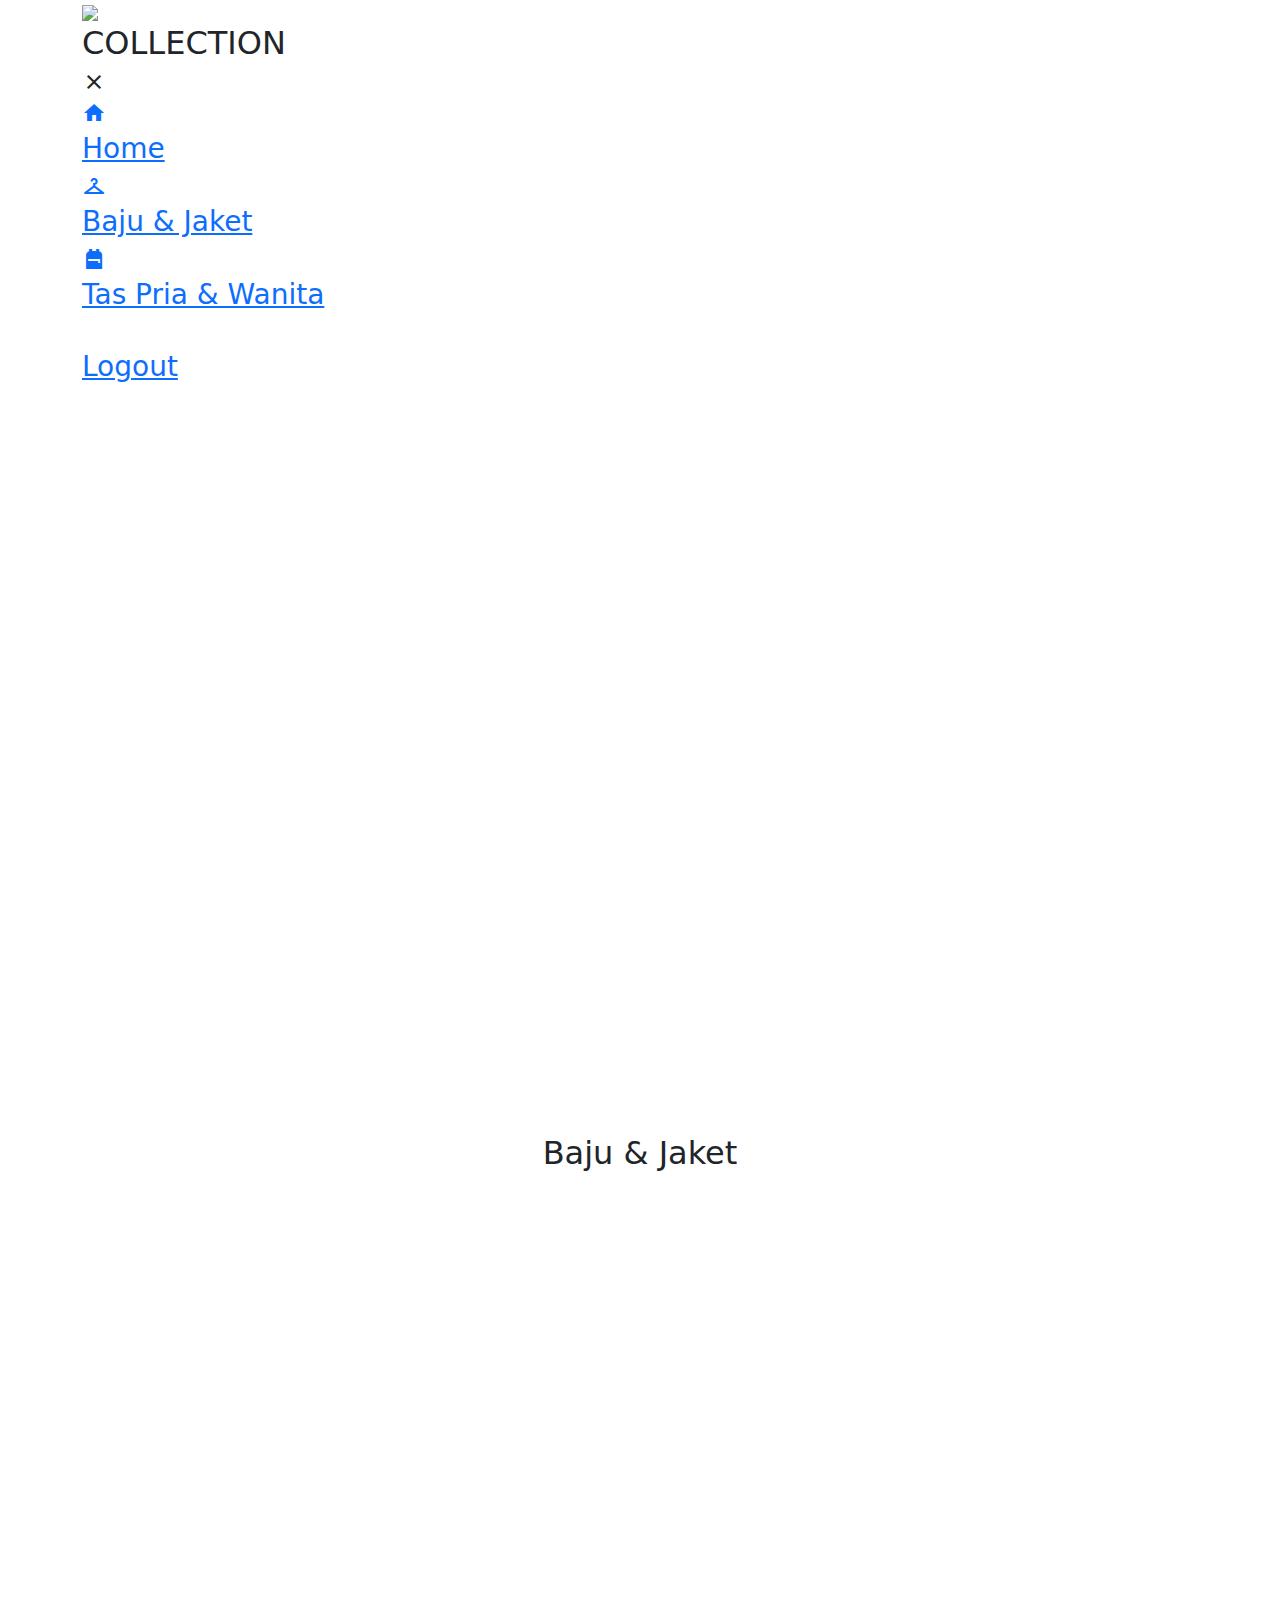
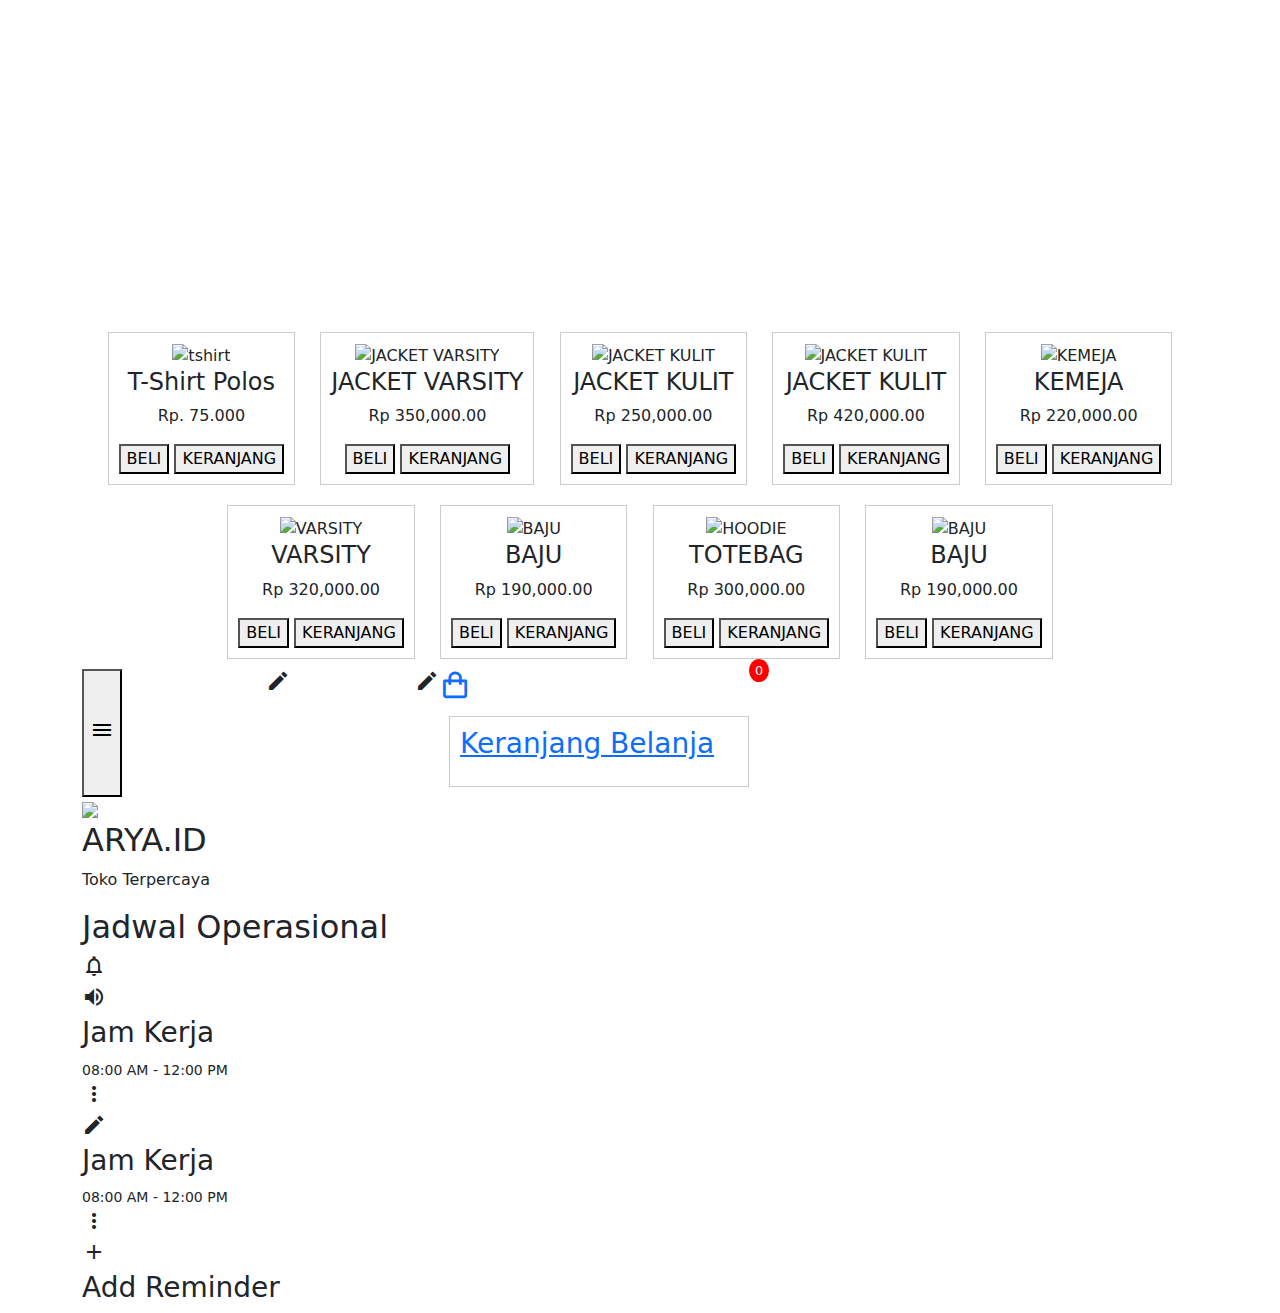
==== clothes.html @ 85468fdc "Add files via upload" ====
<!DOCTYPE html>
<html lang="en">

<head>
<style>
    .recent-orders {
        text-align: center;
        margin-top: 750px; /* Sesuaikan dengan jumlah margin atas yang diinginkan */
    }

    .recent-orders h1 {
        font-size: 2.5em;
        margin-top: 250px; /* Sesuaikan dengan jumlah margin atas yang diinginkan */
    }
    .recent-orders h1 span{
        color : green;
    }
    .recent-orders h3{
        font-size : 1.5rem;
        margin-top: 100px;
    }

    .katalog-item {
            border: 1px solid #ccc;
            padding: 10px;
            margin: 10px;
            display: inline-block;
            vertical-align: top;
        }

        .keranjang-belanja {
            border: 1px solid #ccc;
            padding: 10px;
            margin: 10px;
            width: 300px;
        }

        .cart-icon-wrapper  {
            position: relative;
            display: inline-block;
        }
        .cart-icon-wrapper .bx-shopping-bag {
            font-size: 2em; /* Ukuran ikon yang diperbesar */
            transition: transform 0.3s ease; /* Transisi smooth saat diperbesar */
        }

       .cart-icon-wrapper:hover .bx-shopping-bag {
            transform: scale(1.2); /* Memperbesar ikon saat kursor di atasnya */
        }

        .cart-item-count {
            position: absolute;
            top: -10px;
            right: -10px;
            background: red;
            color: white;
            border-radius: 50%;
            padding: 2px 6px;
            font-size: 0.8rem
        }

    /* Aturan CSS lainnya tetap sama */
</style>

    <meta charset="UTF-8">
    <meta name="viewport" content="width=device-width, initial-scale=1.0">
    <link href="https://fonts.googleapis.com/icon?family=Material+Icons+Sharp" rel="stylesheet">
    <link href="https://cdn.jsdelivr.net/npm/bootstrap@5.3.0/dist/css/bootstrap.min.css" rel="stylesheet">
    <link href='https://unpkg.com/boxicons@2.1.4/css/boxicons.min.css' rel='stylesheet'>
    <link rel="stylesheet" href="CSS/css.css">
    <title>Ecommerce Website - Shoping.ID</title>
</head>

<body>

    <div class="container">
        <!-- Sidebar Section -->
        <aside>
            <div class="toggle">
                <div class="logo">
                    <img src="foto/pra.png">
                    <h2><span class="danger">COLLECTION</span></h2>
                </div>
                <div class="close" id="close-btn">
                    <span class="material-icons-sharp">
                        close
                    </span>
                </div>
            </div>

            <div class="sidebar">
                <a href="home.html">
                    <span class="material-icons-sharp">
                        home
                    </span>
                    <h3>Home</h3>
                </a>
                <a href="clothes.html">
                    <span class="material-icons-sharp">
                        checkroom
                    </span>
                    <h3>Baju & Jaket</h3>
                </a>
                <a href="tas.html">
                    <span class="material-icons-sharp">
                       backpack
                    </span>
                    <h3>Tas Pria & Wanita</h3>
                </a>
                <a href="log.html">
                    <span class="material-icons-sharp">
                        logout
                    </span>
                    <h3>Logout</h3>
                </a>
            </div>
        </aside>
        <!-- End of Sidebar Section -->

        <!-- Main Content -->
        <main>
            <div class="recent-orders">
                <h2 class="">Baju & Jaket</h2>
            </div>
            <div class="recent-orders">
                <div class="katalog">
                    <div class="katalog-item">
                        <img src="foto/baju.jpg" alt="tshirt">
                        <h4>T-Shirt Polos</h4>
                        <p>Rp. 75.000</p>
                        <button>BELI</button>
                        <button class="tambah-ke-keranjang">KERANJANG</button>
                    </div>
                    <div class="katalog-item">
                        <img src="foto/jaket varsity.jpg" alt="JACKET VARSITY">
                        <h4>JACKET VARSITY</h4>
                        <p>Rp 350,000.00</p>
                        <button>BELI</button>
                        <button class="tambah-ke-keranjang">KERANJANG</button>
                    </div>
                    <div class="katalog-item">
                        <img src="foto/jacket.jpg" alt="JACKET KULIT">
                        <h4>JACKET KULIT</h4>
                        <p>Rp 250,000.00</p>
                        <button>BELI</button>
                        <button class="tambah-ke-keranjang">KERANJANG</button>
                    </div>
                    <div class="katalog-item">
                        <img src="foto/jaket.jpg" alt="JACKET KULIT">
                        <h4>JACKET KULIT </h4>
                        <p>Rp 420,000.00</p>
                        <button>BELI</button>
                        <button class="tambah-ke-keranjang">KERANJANG</button>
                    </div>
                    <div class="katalog-item">
                        <img src="foto/kemeja.jpg" alt="KEMEJA">
                        <h4>KEMEJA</h4>
                        <p>Rp 220,000.00</p>
                        <button>BELI</button>
                        <button class="tambah-ke-keranjang">KERANJANG</button>
                    </div>
                    <div class="katalog-item">
                        <img src="foto/farsyty.jpg" alt="VARSITY">
                        <h4>VARSITY</h4>
                        <p>Rp 320,000.00</p>
                        <button>BELI</button>
                        <button class="tambah-ke-keranjang">KERANJANG</button>
                    </div>
                    <div class="katalog-item">
                        <img src="foto/baju2.jpg" alt="BAJU">
                        <h4>BAJU</h4>
                        <p>Rp 190,000.00</p>
                        <button>BELI</button>
                        <button class="tambah-ke-keranjang">KERANJANG</button>
                    </div>
                    <div class="katalog-item">
                        <img src="foto/hoodie.jpg" alt="HOODIE">
                        <h4>TOTEBAG</h4>
                        <p>Rp 300,000.00</p>
                        <button>BELI</button>
                        <button class="tambah-ke-keranjang">KERANJANG</button>
                    </div>
                    <div class="katalog-item">
                        <img src="foto/baju3.jpg" alt="BAJU">
                        <h4>BAJU</h4>
                        <p>Rp 190,000.00</p>
                        <button>BELI</button>
                        <button class="tambah-ke-keranjang">KERANJANG</button>
                    </div>
                </div>
            </div>
            <!-- End of Recent Orders -->

        </main>
        <!-- End of Main Content -->

        <!-- Right Section -->
        <div class="right-section">
            <div class="nav">
                <button id="menu-btn">
                    <span class="material-icons-sharp">
                        menu
                    </span>
                </button>

                <div class="dark-mode">
                    <span class="material-icons-sharp active">
                        light_mode
                    </span>
                    <span class="material-icons-sharp">
                        dark_mode
                    </span>
                </div>

                <a href="admin.html" class="cart-icon-wrapper">
                    <i class='bx bx-shopping-bag' id="cart-icon"></i>
                    <span id="cart-item-count" class="cart-item-count">0</span>
                    <div class="keranjang-belanja" id="keranjang-belanja">
                        <h3>Keranjang Belanja</h3>
                        <ul id="item-keranjang">
                            <!-- Item keranjang akan ditambahkan di sini -->
                        </ul>
                    </div>
                </a>

            </div>
            <!-- End of Nav -->

            <div class="user-profile">
                <div class="logo">
                    <img src="foto/pra.jpg">
                    <h2>ARYA.<span>ID</span></h2>
                    <p>Toko Terpercaya</p>
                </div>
            </div>

            <div class="reminders">
                <div class="header">
                    <h2>Jadwal Operasional</h2>
                    <span class="material-icons-sharp">
                        notifications_none
                    </span>
                </div>

                <div class="notification">
                    <div class="icon">
                        <span class="material-icons-sharp">
                            volume_up
                        </span>
                    </div>
                    <div class="content">
                        <div class="info">
                            <h3>Jam Kerja</h3>
                            <small class="text_muted">
                                08:00 AM - 12:00 PM
                            </small>
                        </div>
                        <span class="material-icons-sharp">
                            more_vert
                        </span>
                    </div>
                </div>

                <div class="notification deactive">
                    <div class="icon">
                        <span class="material-icons-sharp">
                            edit
                        </span>
                    </div>
                    <div class="content">
                        <div class="info">
                            <h3>Jam Kerja</h3>
                            <small class="text_muted">
                                08:00 AM - 12:00 PM
                            </small>
                        </div>
                        <span class="material-icons-sharp">
                            more_vert
                        </span>
                    </div>
                </div>

                <div class="notification add-reminder">
                    <div>
                        <span class="material-icons-sharp">
                            add
                        </span>
                        <h3>Add Reminder</h3>
                    </div>
                </div>

            </div>

        </div>

    </div>

    <script src="cart.js"></script>
    <script src="beli.js"></script>
    <script src="gelap-terang.js"></script>
</body>

</html>
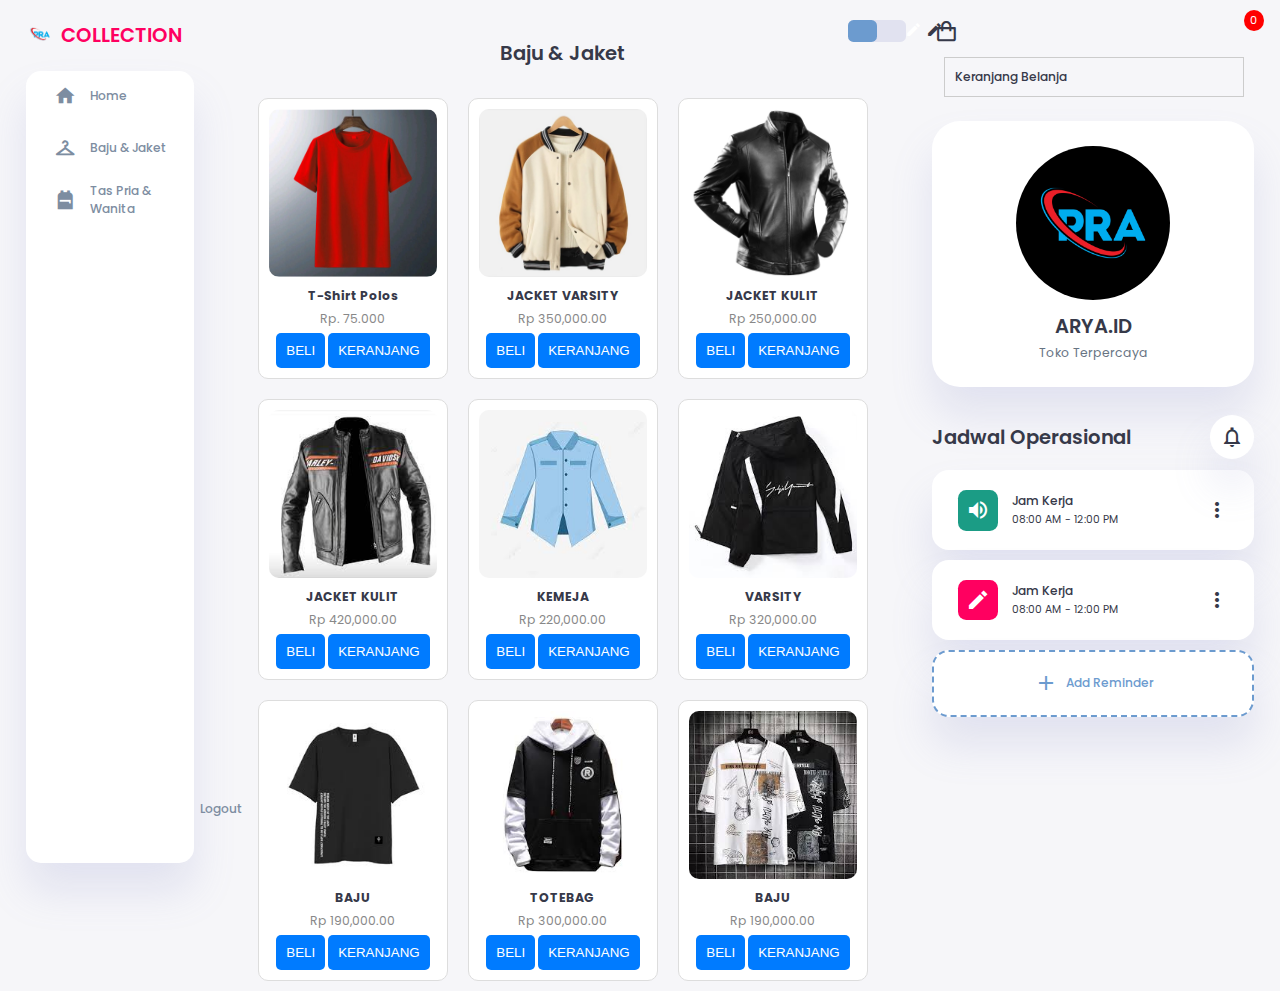
==== commit 1397cdd3: "Update clothes.html" ====
--- a/clothes.html
+++ b/clothes.html
@@ -66,7 +66,6 @@
     <meta charset="UTF-8">
     <meta name="viewport" content="width=device-width, initial-scale=1.0">
     <link href="https://fonts.googleapis.com/icon?family=Material+Icons+Sharp" rel="stylesheet">
-    <link href="https://cdn.jsdelivr.net/npm/bootstrap@5.3.0/dist/css/bootstrap.min.css" rel="stylesheet">
     <link href='https://unpkg.com/boxicons@2.1.4/css/boxicons.min.css' rel='stylesheet'>
     <link rel="stylesheet" href="CSS/css.css">
     <title>Ecommerce Website - Shoping.ID</title>
--- a/CSS/css.css
+++ b/CSS/css.css
@@ -0,0 +1,745 @@
+@import url('https://fonts.googleapis.com/css2?family=Poppins:wght@300;400;500;600;700;800&display=swap');
+
+:root{
+    --color-primary: #6C9BCF;
+    --color-danger: #FF0060;
+    --color-success: #1B9C85;
+    --color-warning: #F7D060;
+    --color-white: #fff;
+    --color-info-dark: #7d8da1;
+    --color-dark: #363949;
+    --color-light: rgba(132, 139, 200, 0.18);
+    --color-dark-variant: #677483;
+    --color-background: #f6f6f9;
+
+    --card-border-radius: 2rem;
+    --border-radius-1: 0.4rem;
+    --border-radius-2: 1.2rem;
+
+    --card-padding: 1.8rem;
+    --padding-1: 1.2rem;
+
+    --box-shadow: 0 2rem 3rem var(--color-light);
+}
+
+.dark-mode-variables{
+    --color-background: #181a1e;
+    --color-white: #202528;
+    --color-dark: #edeffd;
+    --color-dark-variant: #a3bdcc;
+    --color-light: rgba(0, 0, 0, 0.4);
+    --box-shadow: 0 2rem 3rem var(--color-light);
+}
+
+*{
+    margin: 0;
+    padding: 0;
+    outline: 0;
+    appearance: 0;
+    border: 0;
+    text-decoration: none;
+    box-sizing: border-box;
+}
+
+html{
+    font-size: 14px;
+}
+
+body{
+    width: 100vw;
+    height: 100vh;
+    font-family: 'Poppins', sans-serif;
+    font-size: 0.88rem;
+    user-select: none;
+    overflow-x: hidden;
+    color: var(--color-dark);
+    background-color: var(--color-background);
+}
+
+a{
+    color: var(--color-dark);
+}
+
+img{
+    display: block;
+    width: 100%;
+    object-fit: cover;
+}
+
+h1{
+    font-weight: 800;
+    font-size: 1.8rem;
+}
+
+h2{
+    font-weight: 600;
+    font-size: 1.4rem;
+}
+
+h3{
+    font-weight: 500;
+    font-size: 0.87rem;
+}
+
+small{
+    font-size: 0.76rem;
+}
+
+p{
+    color: var(--color-dark-variant);
+}
+
+b{
+    color: var(--color-dark);
+}
+
+.text-muted{
+    color: var(--color-info-dark);
+}
+
+.primary{
+    color: var(--color-primary);
+}
+
+.danger{
+    color: var(--color-danger);
+}
+
+.success{
+    color: var(--color-success);
+}
+
+.warning{
+    color: var(--color-warning);
+}
+
+.container{
+    display: grid;
+    width: 96%;
+    margin: 0 auto;
+    gap: 1.8rem;
+    grid-template-columns: 12rem auto 23rem;
+}
+
+aside{
+    height: 100vh;
+}
+
+aside .toggle{
+    display: flex;
+    align-items: center;
+    justify-content: space-between;
+    margin-top: 1.4rem;
+}
+
+aside .toggle .logo{
+    display: flex;
+    gap: 0.5rem;
+}
+
+aside .toggle .logo img{
+    width: 2rem;
+    height: 2rem;
+}
+
+aside .toggle .close{
+    padding-right: 1rem;
+    display: none;
+}
+
+aside .sidebar{
+    display: flex;
+    flex-direction: column;
+    background-color: var(--color-white);
+    box-shadow: var(--box-shadow);
+    border-radius: 15px;
+    height: 88vh;
+    position: relative;
+    top: 1.5rem;
+    transition: all 0.3s ease;
+}
+
+aside .sidebar:hover{
+    box-shadow: none;
+}
+
+aside .sidebar a{
+    display: flex;
+    align-items: center;
+    color: var(--color-info-dark);
+    height: 3.7rem;
+    gap: 1rem;
+    position: relative;
+    margin-left: 2rem;
+    transition: all 0.3s ease;
+}
+
+aside .sidebar a span{
+    font-size: 1.6rem;
+    transition: all 0.3s ease;
+}
+
+aside .sidebar a:last-child{
+    position: absolute;
+    bottom: 2rem;
+    width: 100%;
+}
+
+aside .sidebar a.active{
+    width: 100%;
+    color: var(--color-primary);
+    background-color: var(--color-light);
+    margin-left: 0;
+}
+
+aside .sidebar a.active::before{
+    content: '';
+    width: 6px;
+    height: 18px;
+    background-color: var(--color-primary);
+}
+
+aside .sidebar a.active span{
+    color: var(--color-primary);
+    margin-left: calc(1rem - 3px);
+}
+
+aside .sidebar a:hover{
+    color: var(--color-primary);
+}
+
+aside .sidebar a:hover span{
+    margin-left: 0.6rem;
+}
+
+
+main{
+    margin-top: 1.4rem;
+}
+
+main .analyse{
+    display: grid;
+    grid-template-columns: repeat(3, 1fr);
+    gap: 1.6rem;
+}
+
+main .analyse > div{
+    background-color: var(--color-white);
+    padding: var(--card-padding);
+    border-radius: var(--card-border-radius);
+    margin-top: 1rem;
+    box-shadow: var(--box-shadow);
+    cursor: pointer;
+    transition: all 0.3s ease;
+}
+
+main .analyse > div:hover{
+    box-shadow: none;
+}
+
+main .analyse > div .status{
+    display: flex;
+    align-items: center;
+    justify-content: space-between;
+}
+
+main .analyse h3{
+    margin-left: 0.6rem;
+    font-size: 1rem;
+}
+
+main .analyse .progresss{
+    position: relative;
+    width: 92px;
+    height: 92px;
+    border-radius: 50%;
+}
+
+main .analyse svg{
+    width: 7rem;
+    height: 7rem;
+}
+
+main .analyse svg circle{
+    fill: none;
+    stroke-width: 10;
+    stroke-linecap: round;
+    transform: translate(5px, 5px);
+}
+
+main .analyse .sales svg circle{
+    stroke: var(--color-success);
+    stroke-dashoffset: -30;
+    stroke-dasharray: 200;
+}
+
+main .analyse .visits svg circle{
+    stroke: var(--color-danger);
+    stroke-dashoffset: -30;
+    stroke-dasharray: 200;
+}
+
+main .analyse .searches svg circle{
+    stroke: var(--color-primary);
+    stroke-dashoffset: -30;
+    stroke-dasharray: 200;
+}
+
+main .analyse .progresss .percentage{
+    position: absolute;
+    top: -3px;
+    left: -1px;
+    display: flex;
+    align-items: center;
+    justify-content: center;
+    height: 100%;
+    width: 100%;
+}
+
+main .new-users{
+    margin-top: 1.3rem;
+}
+
+main .new-users .user-list{
+    background-color: var(--color-white);
+    padding: var(--card-padding);
+    border-radius: var(--card-border-radius);
+    margin-top: 1rem;
+    box-shadow: var(--box-shadow);
+    display: flex;
+    justify-content: space-around;
+    flex-wrap: wrap;
+    gap: 1.4rem;
+    cursor: pointer;
+    transition: all 0.3s ease;
+}
+
+main .new-users .user-list:hover{
+    box-shadow: none;
+}
+
+main .new-users .user-list .user{
+    display: flex;
+    flex-direction: column;
+    align-items: center;
+    justify-content: center;
+}
+
+main .new-users .user-list .user img{
+    width: 5rem;
+    height: 5rem;
+    margin-bottom: 0.4rem;
+    border-radius: 50%;
+}
+
+main .recent-orders{
+    margin-top: 1.3rem;
+}
+
+main .recent-orders h2{
+    margin-bottom: 0.8rem;
+}
+
+main .recent-orders table{
+    background-color: var(--color-white);
+    width: 100%;
+    padding: var(--card-padding);
+    text-align: center;
+    box-shadow: var(--box-shadow);
+    border-radius: var(--card-border-radius);
+    transition: all 0.3s ease;
+}
+
+main .recent-orders table:hover{
+    box-shadow: none;
+}
+
+main table tbody td{
+    height: 2.8rem;
+    border-bottom: 1px solid var(--color-light);
+    color: var(--color-dark-variant);
+}
+
+main table tbody tr:last-child td{
+    border: none;
+}
+
+main .recent-orders a{
+    text-align: center;
+    display: block;
+    margin: 1rem auto;
+    color: var(--color-primary);
+}
+
+.right-section{
+    margin-top: 1.4rem;
+}
+
+.right-section .nav{
+    display: flex;
+    justify-content: end;
+    gap: 2rem;
+}
+
+.right-section .nav button{
+    display: none;
+}
+
+.right-section .dark-mode{
+    background-color: var(--color-light);
+    display: flex;
+    justify-content: space-between;
+    align-items: center;
+    height: 1.6rem;
+    width: 4.2rem;
+    cursor: pointer;
+    border-radius: var(--border-radius-1);
+}
+
+.right-section .dark-mode span{
+    font-size: 1.2rem;
+    width: 50%;
+    height: 100%;
+    display: flex;
+    align-items: center;
+    justify-content: center;
+}
+
+.right-section .dark-mode span.active{
+    background-color: var(--color-primary);
+    color: white;
+    border-radius: var(--border-radius-1);
+}
+
+.right-section .nav .profile{
+    display: flex;
+    gap: 2rem;
+    text-align: right;
+}
+
+.right-section .nav .profile .profile-photo{
+    width: 2.8rem;
+    height: 2.8rem;
+    border-radius: 50%;
+    overflow: hidden;
+}
+
+.right-section .user-profile{
+    display: flex;
+    justify-content: center;
+    text-align: center;
+    margin-top: 1rem;
+    background-color: var(--color-white);
+    padding: var(--card-padding);
+    border-radius: var(--card-border-radius);
+    box-shadow: var(--box-shadow);
+    cursor: pointer;
+    transition: all 0.3s ease;
+}
+
+.right-section .user-profile:hover{
+    box-shadow: none;
+}
+
+.right-section .user-profile img{
+    width: 11rem;
+    height: auto;
+    margin-bottom: 0.8rem;
+    border-radius: 50%;
+}
+
+.right-section .user-profile h2{
+    margin-bottom: 0.2rem;
+}
+
+.right-section .reminders{
+    margin-top: 2rem;
+}
+
+.right-section .reminders .header{
+    display: flex;
+    align-items: center;
+    justify-content: space-between;
+    margin-bottom: 0.8rem;
+}
+
+.right-section .reminders .header span{
+    padding: 10px;
+    box-shadow: var(--box-shadow);
+    background-color: var(--color-white);
+    border-radius: 50%;
+}
+
+.right-section .reminders .notification{
+    background-color: var(--color-white);
+    display: flex;
+    align-items: center;
+    gap: 1rem;
+    margin-bottom: 0.7rem;
+    padding: 1.4rem var(--card-padding);
+    border-radius: var(--border-radius-2);
+    box-shadow: var(--box-shadow);
+    cursor: pointer;
+    transition: all 0.3s ease;
+}
+
+.right-section .reminders .notification:hover{
+    box-shadow: none;
+}
+
+.right-section .reminders .notification .content{
+    display: flex;
+    justify-content: space-between;
+    align-items: center;
+    margin: 0;
+    width: 100%;
+}
+
+.right-section .reminders .notification .icon{
+    padding: 0.6rem;
+    color: var(--color-white);
+    background-color: var(--color-success);
+    border-radius: 20%;
+    display: flex;
+}
+
+.right-section .reminders .notification.deactive .icon{
+    background-color: var(--color-danger);
+}
+
+.right-section .reminders .add-reminder{
+    background-color: var(--color-white);
+    border: 2px dashed var(--color-primary);
+    color: var(--color-primary);
+    display: flex;
+    align-items: center;
+    justify-content: center;
+    cursor: pointer;
+}
+
+.right-section .reminders .add-reminder:hover{
+    background-color: var(--color-primary);
+    color: white;
+}
+
+.right-section .reminders .add-reminder div{
+    display: flex;
+    align-items: center;
+    gap: 0.6rem;
+}
+
+@media screen and (max-width: 1200px) {
+    .container{
+        width: 95%;
+        grid-template-columns: 7rem auto 23rem;
+    }
+
+    aside .logo h2{
+        display: none;
+    }
+
+    aside .sidebar h3{
+        display: none;
+    }
+
+    aside .sidebar a{
+        width: 5.6rem;
+    }
+
+    aside .sidebar a:last-child{
+        position: relative;
+        margin-top: 1.8rem;
+    }
+
+    main .analyse{
+        grid-template-columns: 1fr;
+        gap: 0;
+    }
+
+    main .new-users .user-list .user{
+        flex-basis: 40%;
+    }
+
+    main .recent-orders {
+        width: 94%;
+        position: absolute;
+        left: 50%;
+        transform: translateX(-50%);
+        margin: 2rem 0 0 0.8rem;
+    }
+
+    main .recent-orders table{
+        width: 83vw;
+    }
+
+    main table thead tr th:last-child,
+    main table thead tr th:first-child{
+        display: none;
+    }
+
+    main table tbody tr td:last-child,
+    main table tbody tr td:first-child{
+        display: none;
+    }
+
+}
+
+@media screen and (max-width: 768px) {
+    .container{
+        width: 100%;
+        grid-template-columns: 1fr;
+        padding: 0 var(--padding-1);
+    }
+
+    aside{
+        position: fixed;
+        background-color: var(--color-white);
+        width: 15rem;
+        z-index: 3;
+        box-shadow: 1rem 3rem 4rem var(--color-light);
+        height: 100vh;
+        left: -100%;
+        display: none;
+        animation: showMenu 0.4s ease forwards;
+    }
+
+    @keyframes showMenu {
+       to{
+        left: 0;
+       } 
+    }
+
+    aside .logo{
+        margin-left: 1rem;
+    }
+
+    aside .logo h2{
+        display: inline;
+    }
+
+    aside .sidebar h3{
+        display: inline;
+    }
+
+    aside .sidebar a{
+        width: 100%;
+        height: 3.4rem;
+    }
+
+    aside .sidebar a:last-child{
+        position: absolute;
+        bottom: 5rem;
+    }
+
+    aside .toggle .close{
+        display: inline-block;
+        cursor: pointer;
+    }
+
+    main{
+        margin-top: 8rem;
+        padding: 0 1rem;
+    }
+
+    main .new-users .user-list .user{
+        flex-basis: 35%;
+    }
+
+    main .recent-orders{
+        position: relative;
+        margin: 3rem 0 0 0;
+        width: 100%;
+    }
+
+    main .recent-orders table{
+        width: 100%;
+        margin: 0;
+    }
+
+    .right-section{
+        width: 94%;
+        margin: 0 auto 4rem;
+    }
+
+    .right-section .nav{
+        position: fixed;
+        top: 0;
+        left: 0;
+        align-items: center;
+        background-color: var(--color-white);
+        padding: 0 var(--padding-1);
+        height: 4.6rem;
+        width: 100%;
+        z-index: 2;
+        box-shadow: 0 1rem 1rem var(--color-light);
+        margin: 0;
+    }
+
+    .right-section .nav .dark-mode{
+        width: 4.4rem;
+        position: absolute;
+        left: 66%;
+    }
+
+    .right-section .profile .info{
+        display: none;
+    }
+
+    .right-section .nav button{
+        display: inline-block;
+        background-color: transparent;
+        cursor: pointer;
+        color: var(--color-dark);
+        position: absolute;
+        left: 1rem;
+    }
+
+    .right-section .nav button span{
+        font-size: 2rem;
+    }
+
+}
+.katalog {
+    display: flex;
+    flex-wrap: wrap;
+    justify-content: center;
+    margin-top: 20px;
+}
+
+.katalog-item {
+    width: 190px;
+    margin: 10px;
+    border: 1px solid #ddd;
+    border-radius: 10px;
+    padding: 10px;
+    background-color: #fff;
+    text-align: center;
+}
+
+.katalog-item img {
+    width: 100%;
+    height: auto;
+    border-radius: 10px;
+}
+
+.katalog-item h4 {
+    margin: 10px 0 5px;
+}
+
+.katalog-item p {
+    margin: 5px 0;
+    color: #888;
+}
+
+.katalog-item button {
+    background-color: #007bff;
+    color: #fff;
+    border: none;
+    padding: 10px;
+    border-radius: 5px;
+    cursor: pointer;
+}
+
+.katalog-item button:hover {
+    background-color: #0056b3;
+}